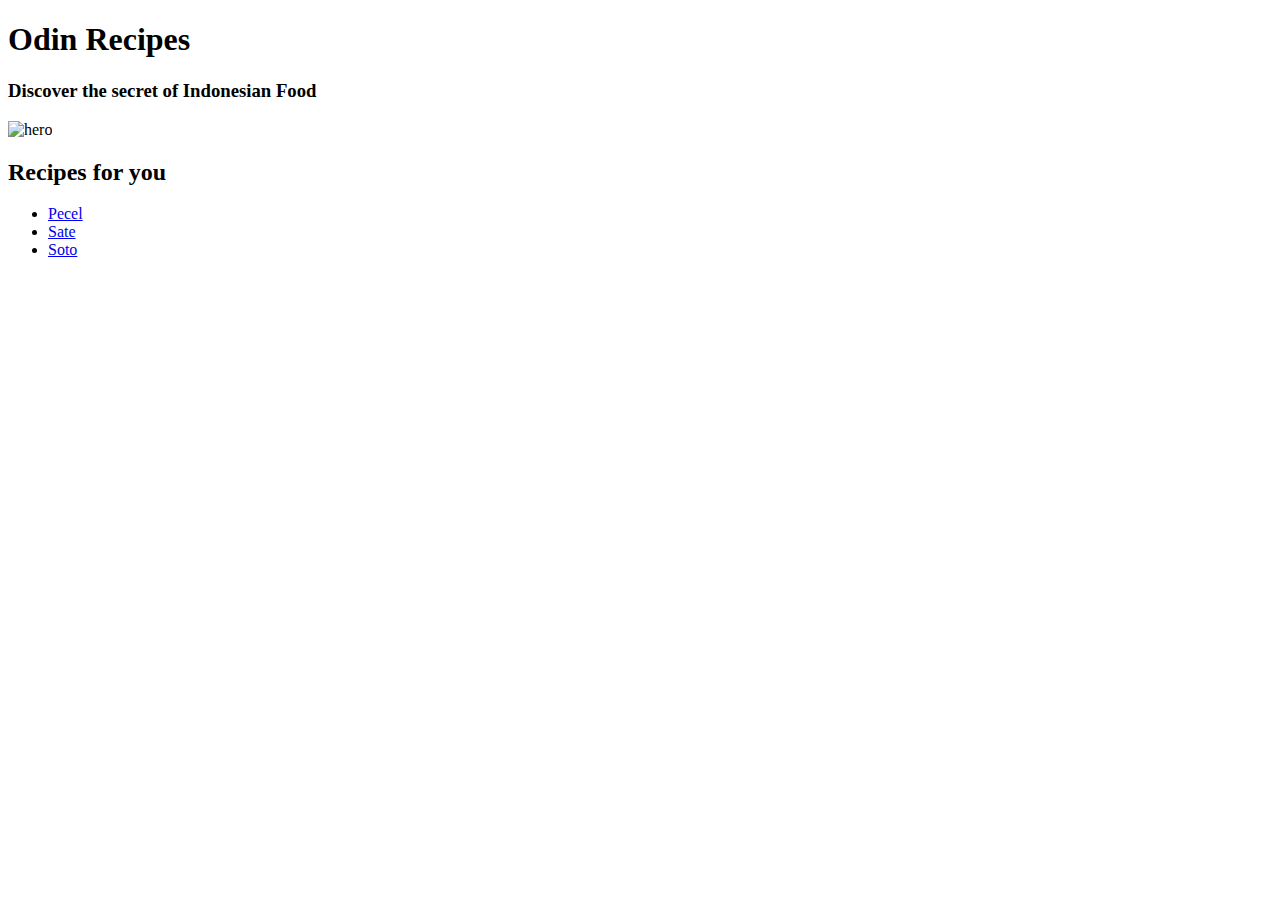
==== index.html @ 7cc4b672 "change spelling satay --> sate" ====
<!DOCTYPE html>
<html lang="en">
<head>
    <meta charset="UTF-8">
    <meta http-equiv="X-UA-Compatible" content="IE=edge">
    <meta name="viewport" content="width=device-width, initial-scale=1.0">
    <title>Odin Recipes</title>
</head>
<body>
    <h1>Odin Recipes</h1>
    <h3>Discover the secret of Indonesian Food</h3>
    <img src="https://unsplash.com/photos/1CxMSTES6Ik" alt="hero">
    <h2>Recipes for you</h2>
    <ul>
        <li><a href="recipes/pecel.html">Pecel</a></li>
        <li><a href="recipes/satay.html">Sate</a></li>
        <li><a href="recipes/soto.html">Soto</a></li>
    </ul>
</body>
</html>
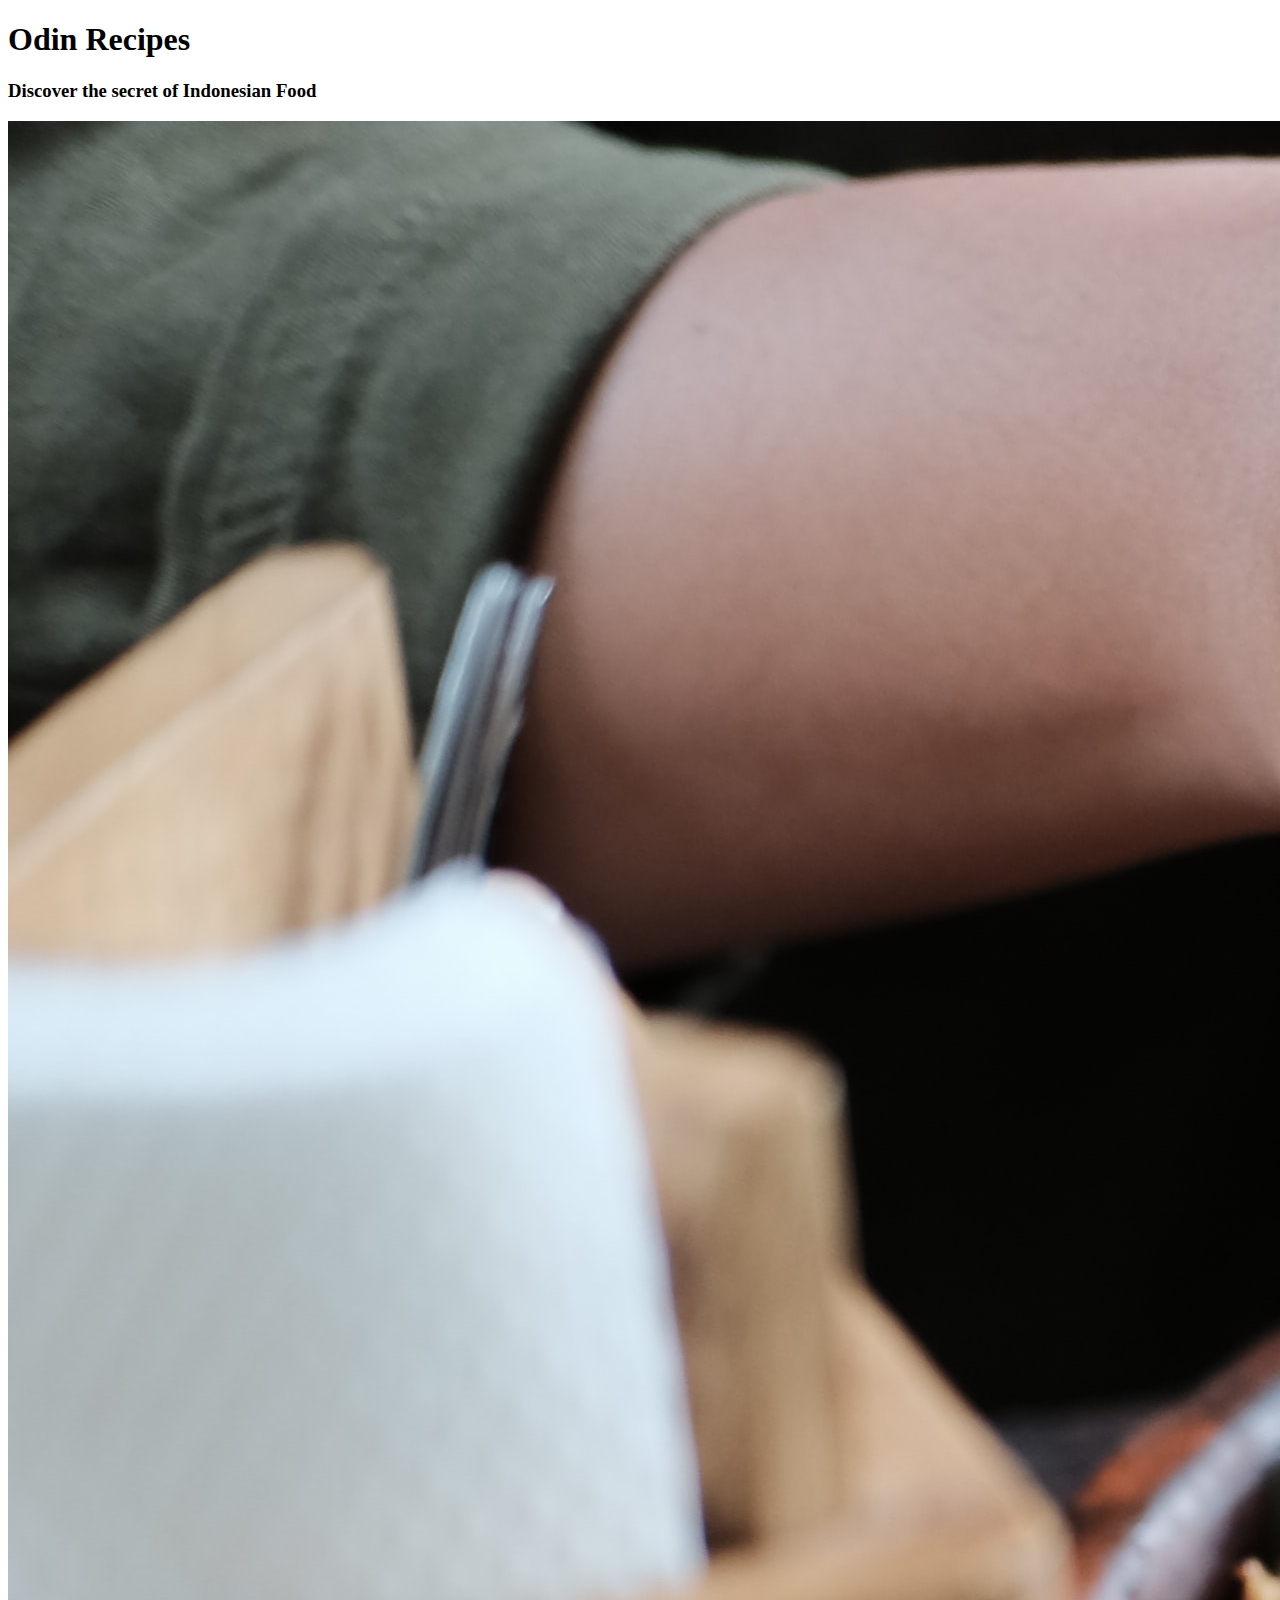
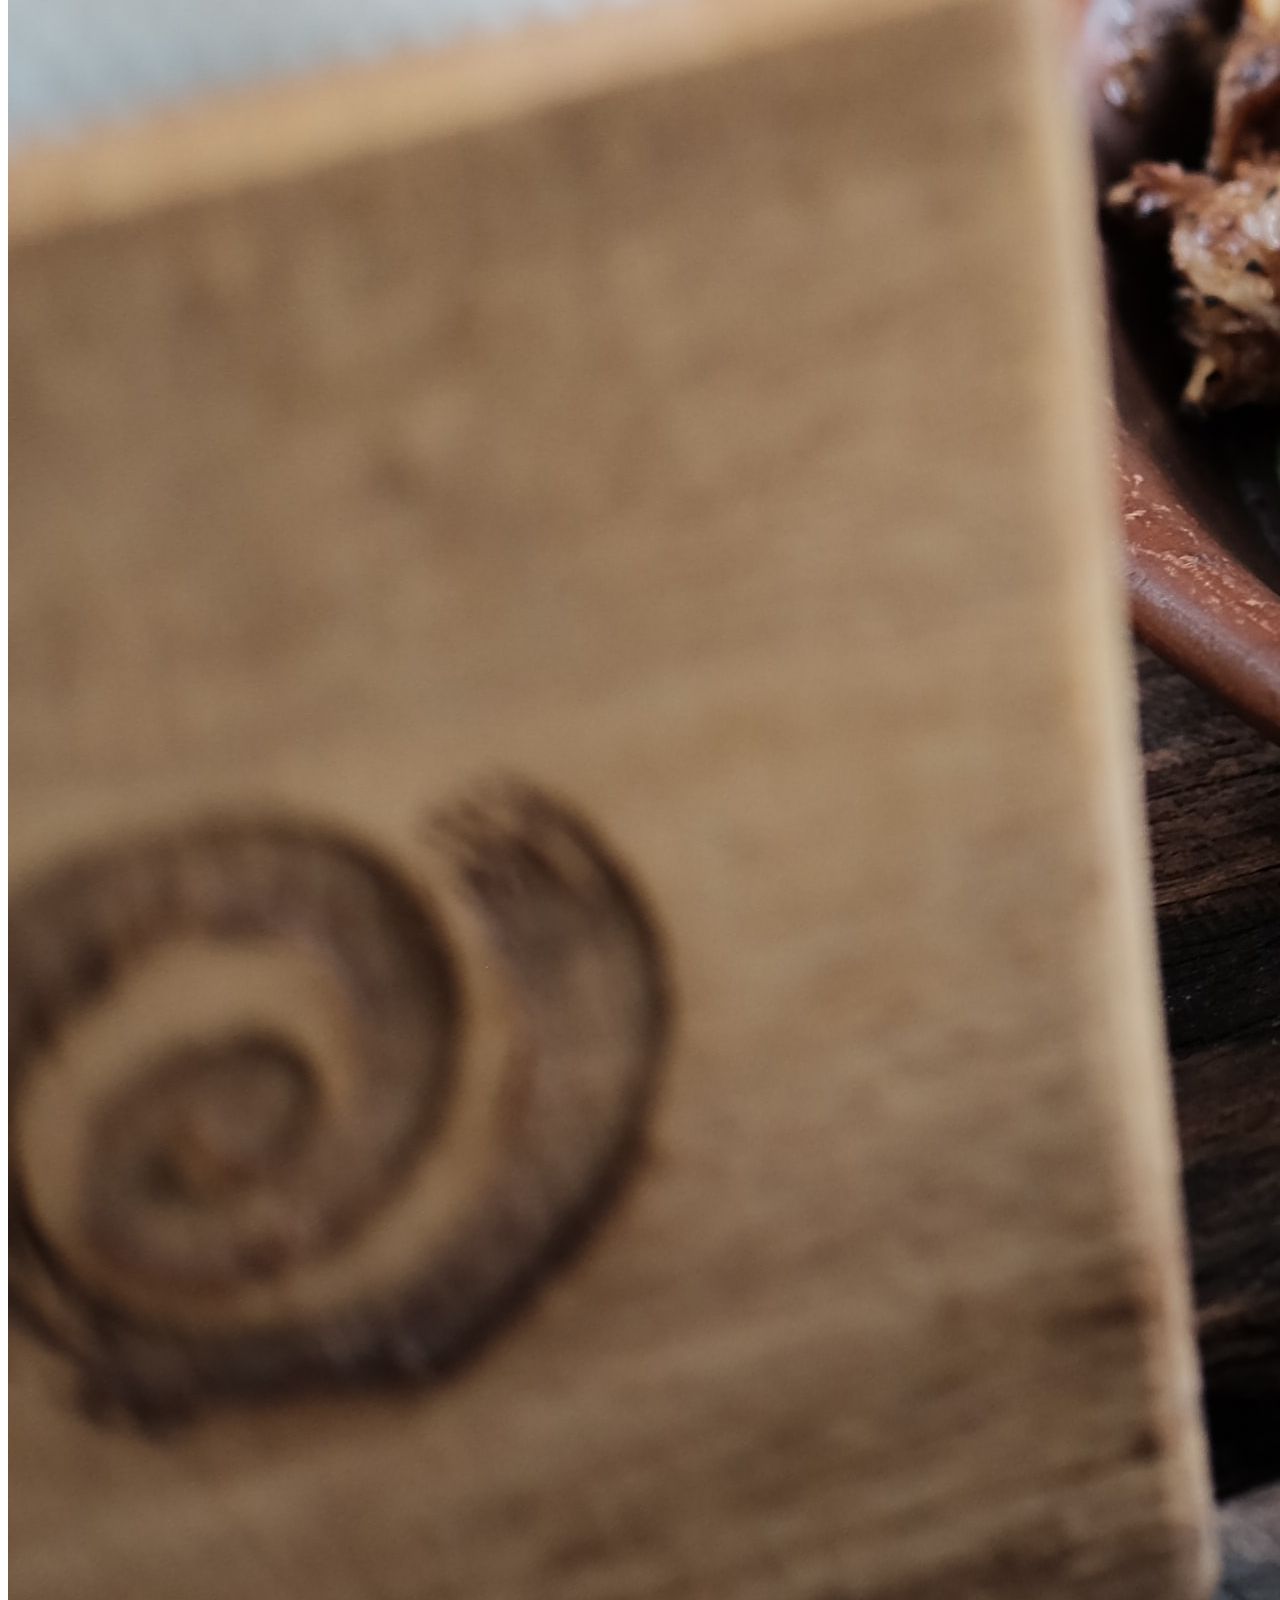
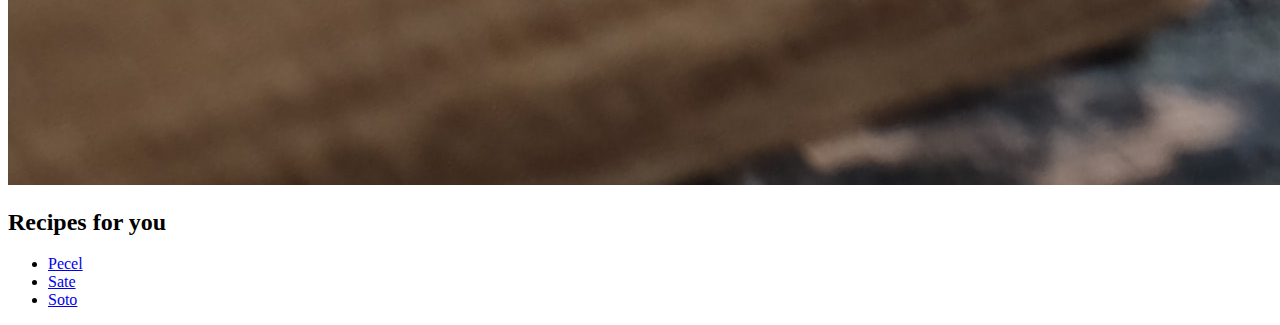
==== commit f2788856: "fix image on the landing page" ====
--- a/index.html
+++ b/index.html
@@ -9,7 +9,7 @@
 <body>
     <h1>Odin Recipes</h1>
     <h3>Discover the secret of Indonesian Food</h3>
-    <img src="https://unsplash.com/photos/1CxMSTES6Ik" alt="hero">
+    <img src="images/hero.jpg" alt="hero">
     <h2>Recipes for you</h2>
     <ul>
         <li><a href="recipes/pecel.html">Pecel</a></li>
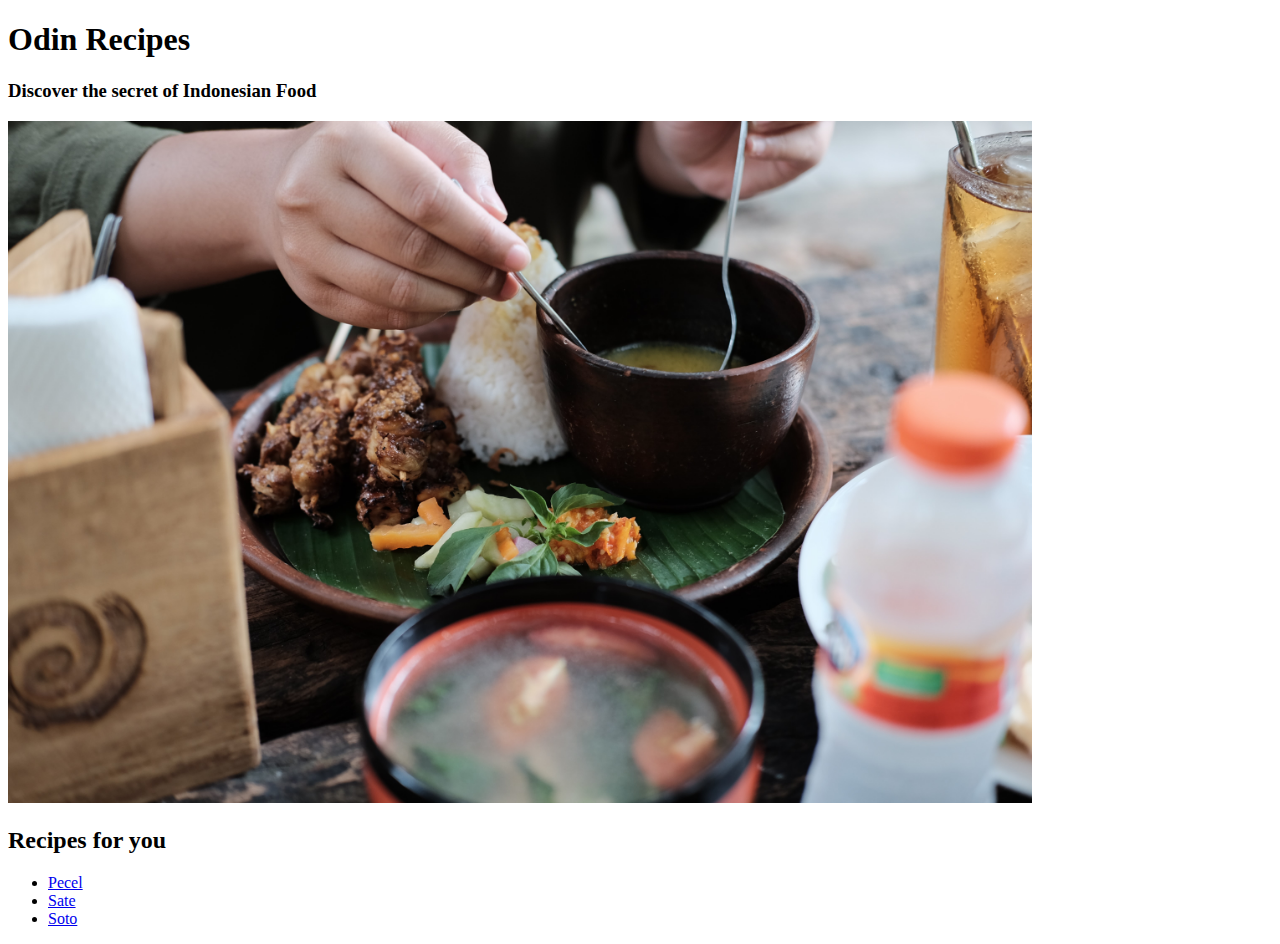
==== commit 6cb4d6b5: "fix the size of hero image & fix anchor to sate.html" ====
--- a/index.html
+++ b/index.html
@@ -9,11 +9,11 @@
 <body>
     <h1>Odin Recipes</h1>
     <h3>Discover the secret of Indonesian Food</h3>
-    <img src="images/hero.jpg" alt="hero">
+    <img src="images/hero.jpg" alt="hero" style="width: 80vw;">
     <h2>Recipes for you</h2>
     <ul>
         <li><a href="recipes/pecel.html">Pecel</a></li>
-        <li><a href="recipes/satay.html">Sate</a></li>
+        <li><a href="recipes/sate.html">Sate</a></li>
         <li><a href="recipes/soto.html">Soto</a></li>
     </ul>
 </body>
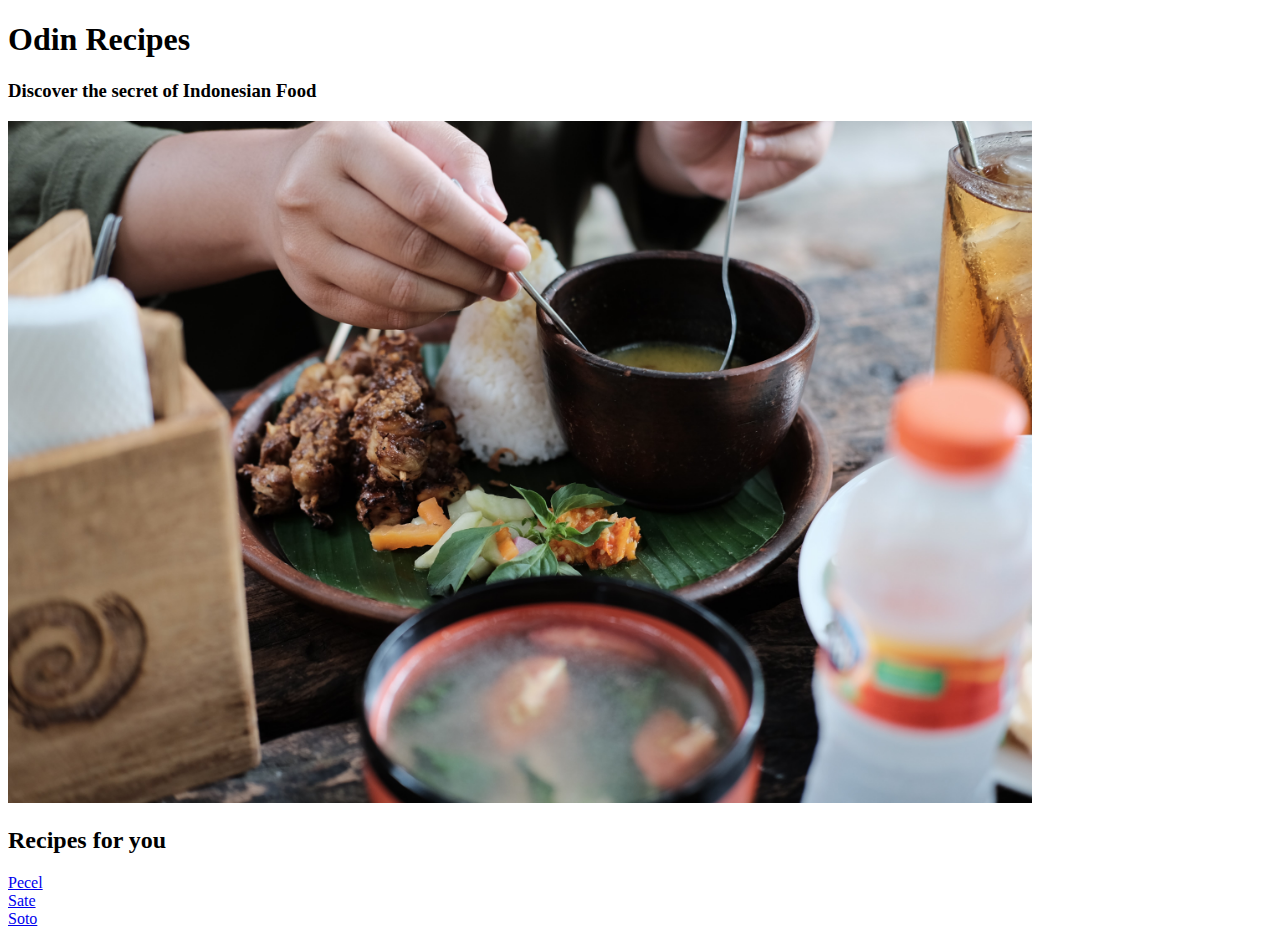
==== commit c77a902e: "add div element" ====
--- a/index.html
+++ b/index.html
@@ -7,14 +7,22 @@
     <title>Odin Recipes</title>
 </head>
 <body>
-    <h1>Odin Recipes</h1>
-    <h3>Discover the secret of Indonesian Food</h3>
-    <img src="images/hero.jpg" alt="hero" style="width: 80vw;">
+    <div class="landing">
+        <h1>Odin Recipes</h1>
+        <h3>Discover the secret of Indonesian Food</h3>
+        <img src="images/hero.jpg" alt="hero" style="width: 80vw;">
+    </div>
     <h2>Recipes for you</h2>
-    <ul>
-        <li><a href="recipes/pecel.html">Pecel</a></li>
-        <li><a href="recipes/sate.html">Sate</a></li>
-        <li><a href="recipes/soto.html">Soto</a></li>
-    </ul>
+    <div class="content-container">
+        <a href="recipes/pecel.html">
+            <div class="card">Pecel</div>
+        </a>
+        <a href="recipes/sate.html">
+            <div class="card">Sate</div>
+        </a>
+        <a href="recipes/soto.html">
+            <div class="card">Soto</div>
+        </a>
+    </div>
 </body>
 </html>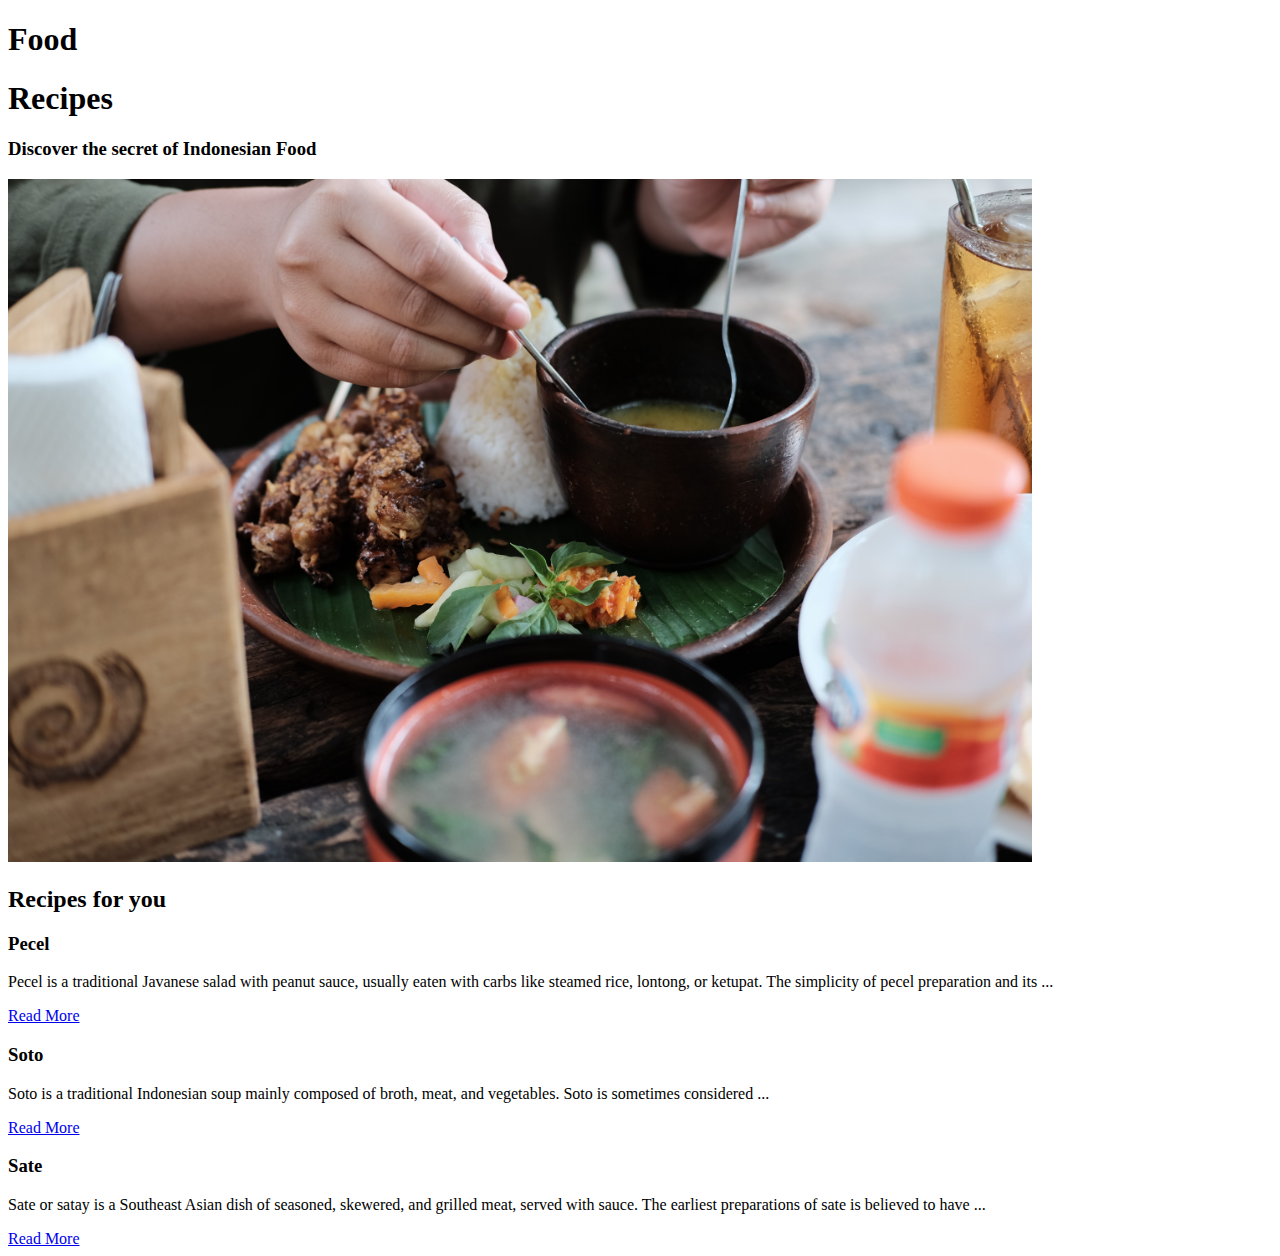
==== commit 36dd276d: "Fix html structure" ====
--- a/index.html
+++ b/index.html
@@ -5,24 +5,41 @@
     <meta http-equiv="X-UA-Compatible" content="IE=edge">
     <meta name="viewport" content="width=device-width, initial-scale=1.0">
     <title>Odin Recipes</title>
+    <link rel="stylesheet" href="styles/style.css">
 </head>
 <body>
     <div class="landing">
-        <h1>Odin Recipes</h1>
+        <h1 class="fill">Food</h1>
+        <h1 class="stroke">Recipes</h1>
         <h3>Discover the secret of Indonesian Food</h3>
         <img src="images/hero.jpg" alt="hero" style="width: 80vw;">
     </div>
-    <h2>Recipes for you</h2>
+    <h2 class="content-header">Recipes for you</h2>
     <div class="content-container">
-        <a href="recipes/pecel.html">
-            <div class="card">Pecel</div>
-        </a>
-        <a href="recipes/sate.html">
-            <div class="card">Sate</div>
-        </a>
-        <a href="recipes/soto.html">
-            <div class="card">Soto</div>
-        </a>
+        <div class="card">
+            <h3>Pecel</h3>
+            <p> 
+                Pecel is a traditional Javanese salad with peanut sauce, usually eaten with carbs like steamed rice, lontong, or ketupat. 
+                The simplicity of pecel preparation and its ...
+            </p>
+            <a href="recipes/pecel.html">Read More</a>
+        </div>
+        <div class="card">
+            <h3>Soto</h3>
+            <p>
+                Soto is a traditional Indonesian soup mainly composed of broth, meat, and vegetables.
+                Soto is sometimes considered ...
+            </p>
+            <a href="recipes/soto.html">Read More</a>
+        </div>
+        <div class="card">
+            <h3>Sate</h3>
+            <p>
+                Sate or satay is a Southeast Asian dish of seasoned, skewered, and grilled meat, served with sauce.
+                The earliest preparations of sate is believed to have ...
+            </p>
+            <a href="recipes/sate.html">Read More</a>
+        </div>
     </div>
 </body>
 </html>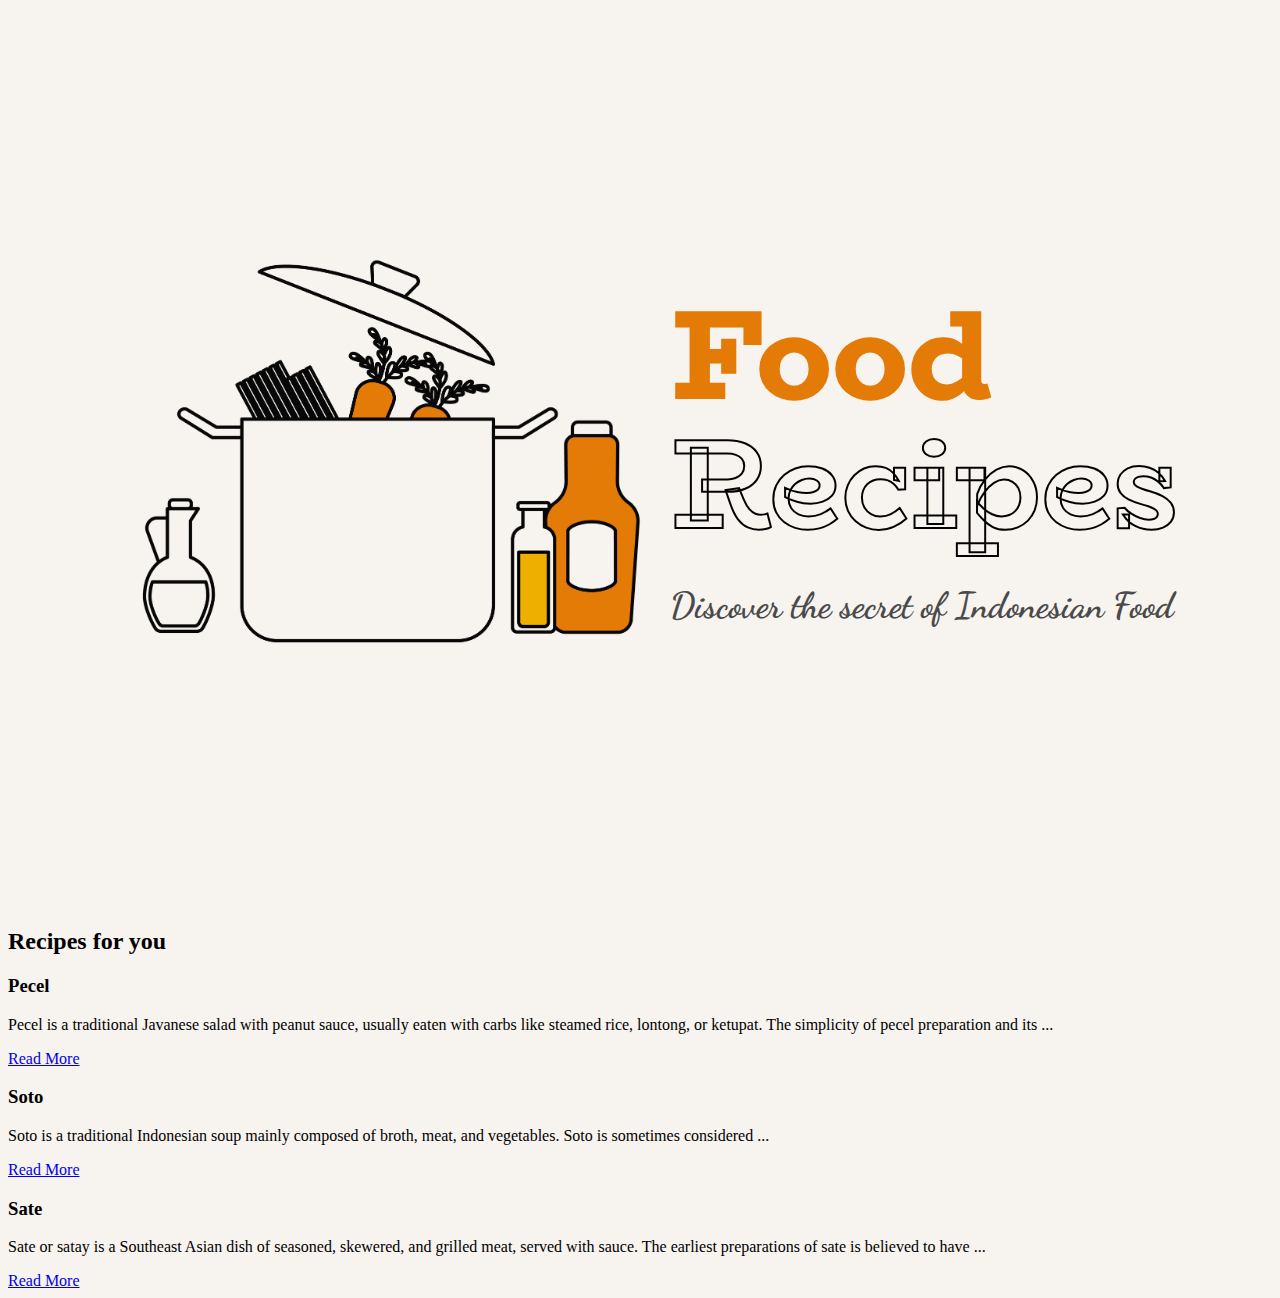
==== commit c2b65e4c: "Beautify the landing section" ====
--- a/index.html
+++ b/index.html
@@ -9,10 +9,12 @@
 </head>
 <body>
     <div class="landing">
-        <h1 class="fill">Food</h1>
-        <h1 class="stroke">Recipes</h1>
-        <h3>Discover the secret of Indonesian Food</h3>
-        <img src="images/hero.jpg" alt="hero" style="width: 80vw;">
+        <img src="images/landing.png" alt="landing">
+        <div class="landing-text">
+            <h1 class="fill">Food</h1>
+            <h1 class="stroke">Recipes</h1>
+            <h3>Discover the secret of Indonesian Food</h3>
+        </div>
     </div>
     <h2 class="content-header">Recipes for you</h2>
     <div class="content-container">
--- a/styles/style.css
+++ b/styles/style.css
@@ -0,0 +1,57 @@
+@import url('https://fonts.googleapis.com/css2?family=BioRhyme:wght@200;300;400;700;800&family=Dancing+Script:wght@400;500;600;700&family=Epilogue:ital,wght@0,100;0,200;0,300;0,400;0,500;0,600;0,700;0,800;0,900;1,100;1,200;1,300;1,400;1,500;1,600;1,700;1,800;1,900&display=swap');
+
+/* 
+color
+orange: #E57B07
+grey: #4A4A4A
+black: #000000
+white: #F7F3EF
+
+*/
+
+body{
+    background-color: #F7F3EF;
+    max-width: 1280px;
+}
+
+.landing{
+    display: flex;
+    align-items: center;
+    justify-content: center;
+    width: 100%;
+    height: 100vh;
+    /* background-color: red; */
+}
+
+.landing img{
+    width: 570px;
+}
+
+.landing-text h1{
+    font-family: BioRhyme, sans-serif;
+    font-size: 128px;
+    margin: 1px;
+    height: 1em;
+}
+
+.fill{
+    /* background-color: yellow; */
+    font-weight: 800;
+    color: #E57B07;
+}
+
+.stroke{
+    /* background-color: blue; */
+    font-weight: 700px;
+    -webkit-text-stroke: 2px #000000;
+    color: #F7F3EF;
+}
+
+.landing h3{
+    font-family: 'Dancing Script', cursive;
+    font-size: 36px;
+    font-weight: 700px;
+    color: #4A4A4A;
+    margin-top: 2em;
+
+}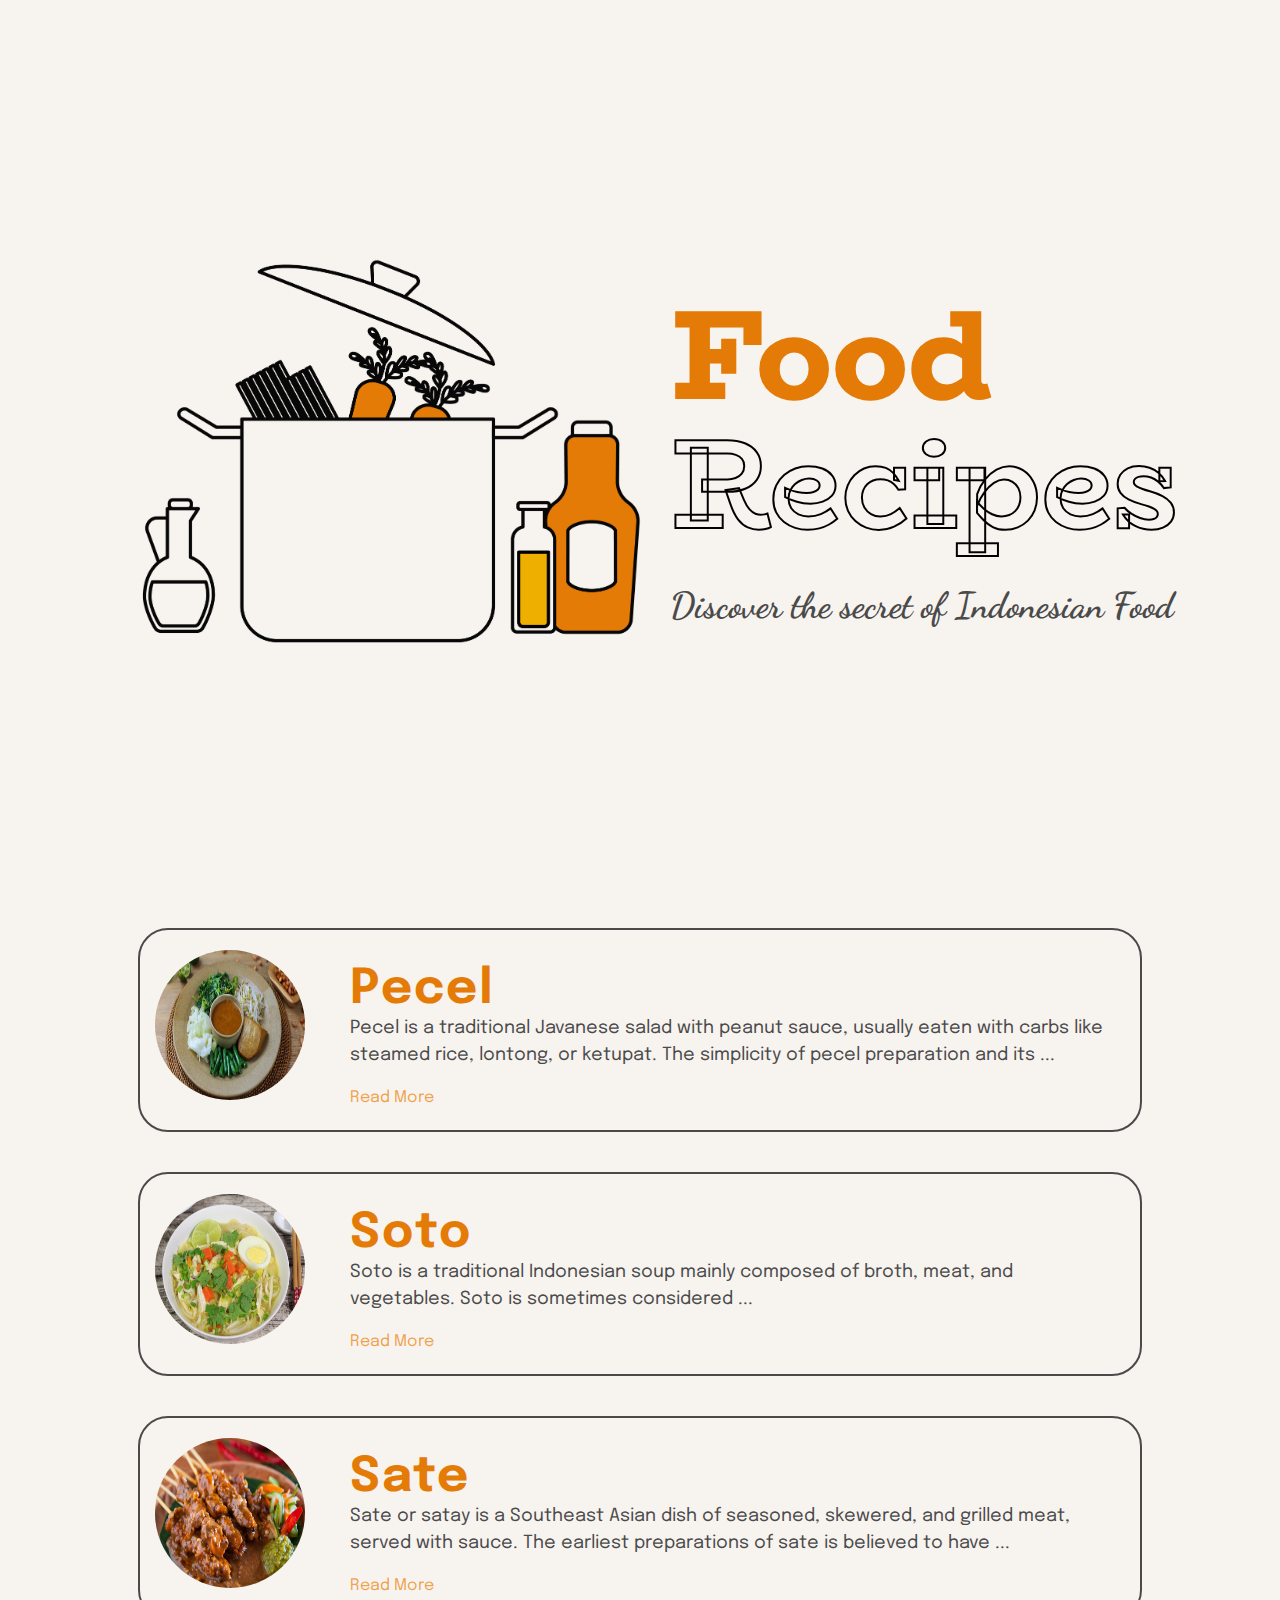
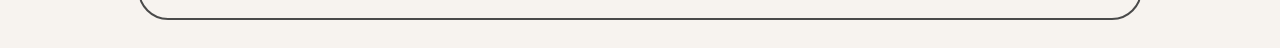
==== commit 767de800: "add style to card element for the list of recipes" ====
--- a/index.html
+++ b/index.html
@@ -16,31 +16,39 @@
             <h3>Discover the secret of Indonesian Food</h3>
         </div>
     </div>
-    <h2 class="content-header">Recipes for you</h2>
     <div class="content-container">
         <div class="card">
-            <h3>Pecel</h3>
-            <p> 
-                Pecel is a traditional Javanese salad with peanut sauce, usually eaten with carbs like steamed rice, lontong, or ketupat. 
-                The simplicity of pecel preparation and its ...
-            </p>
-            <a href="recipes/pecel.html">Read More</a>
+            <img src="images/pecel.jpg" alt="pecel">
+            <div class="content-text">
+                <h3>Pecel</h3>
+                <p> 
+                    Pecel is a traditional Javanese salad with peanut sauce, usually eaten with carbs like steamed rice, lontong, or ketupat. 
+                    The simplicity of pecel preparation and its ...
+                </p>
+                <a href="recipes/pecel.html">Read More</a>
+            </div>
         </div>
         <div class="card">
-            <h3>Soto</h3>
-            <p>
-                Soto is a traditional Indonesian soup mainly composed of broth, meat, and vegetables.
-                Soto is sometimes considered ...
-            </p>
-            <a href="recipes/soto.html">Read More</a>
+            <img src="images/soto.jpg" alt="soto">
+            <div class="content-text">
+                <h3>Soto</h3>
+                <p>
+                    Soto is a traditional Indonesian soup mainly composed of broth, meat, and vegetables.
+                    Soto is sometimes considered ...
+                </p>
+                <a href="recipes/soto.html">Read More</a>
+            </div>
         </div>
         <div class="card">
-            <h3>Sate</h3>
-            <p>
-                Sate or satay is a Southeast Asian dish of seasoned, skewered, and grilled meat, served with sauce.
-                The earliest preparations of sate is believed to have ...
-            </p>
-            <a href="recipes/sate.html">Read More</a>
+            <img src="images/satay.jpg" alt="sate">
+            <div class="content-text">
+                <h3>Sate</h3>
+                <p>
+                    Sate or satay is a Southeast Asian dish of seasoned, skewered, and grilled meat, served with sauce.
+                    The earliest preparations of sate is believed to have ...
+                </p>
+                <a href="recipes/sate.html">Read More</a>
+            </div>
         </div>
     </div>
 </body>
--- a/styles/style.css
+++ b/styles/style.css
@@ -6,6 +6,10 @@
 grey: #4A4A4A
 black: #000000
 white: #F7F3EF
+
+font-family: 'BioRhyme', serif;
+font-family: 'Dancing Script', cursive;
+font-family: 'Epilogue', sans-serif;
 
 */
 
@@ -54,4 +58,77 @@
     color: #4A4A4A;
     margin-top: 2em;
 
+}
+
+.content-container{
+    display: flex;
+    flex-direction: column;
+    justify-content: center;
+    align-items: center;
+
+}
+
+.content-container *{
+    margin-top: 5px;
+    margin-bottom: 5px;
+}
+
+.card{
+    height: 200px;
+    width: 1000px;
+    display: flex;
+    justify-content: space-around;
+    border-radius: 40%;
+    /* align-items: center; */ 
+    /* background-color: red; */
+    /* box-shadow: 0px 4px 4px rgba(0, 0, 0, 0.25); */
+    border-radius: 30px;
+    margin: 20px;
+    border: 2px solid #4A4A4A;
+    transition: 0.2s ease-in;
+}
+
+.card:hover{
+    /* box-shadow: 0px 4px 4px rgba(0, 0, 0, 0.25); */
+    box-shadow: 10px 10px 0px #E57B07;
+}
+
+.card *{
+    padding: 15px;
+}
+
+.card img{
+    width: 150px;
+    height: 150px;
+    border-radius: 50%;
+}
+
+/* THIS IS FOR DEBUGGING */
+.content-text{
+    /* background-color: green; */
+    font-family: Epilogue, sans-serif;
+}
+
+.content-text{
+    margin: 0;
+}
+
+.content-text h3{
+    font-size: 48px;
+    font-weight: 700px;
+    height: 15px;
+    /* background-color: yellow; */
+    color: #E57B07;
+    letter-spacing: 2px;
+}
+
+.content-text p{
+    font-size: 18px;
+    color: #4A4A4A;
+    line-height: 1.5em;
+}
+
+.content-text a{
+    color: #f09f48fa;
+    text-decoration: none;
 }